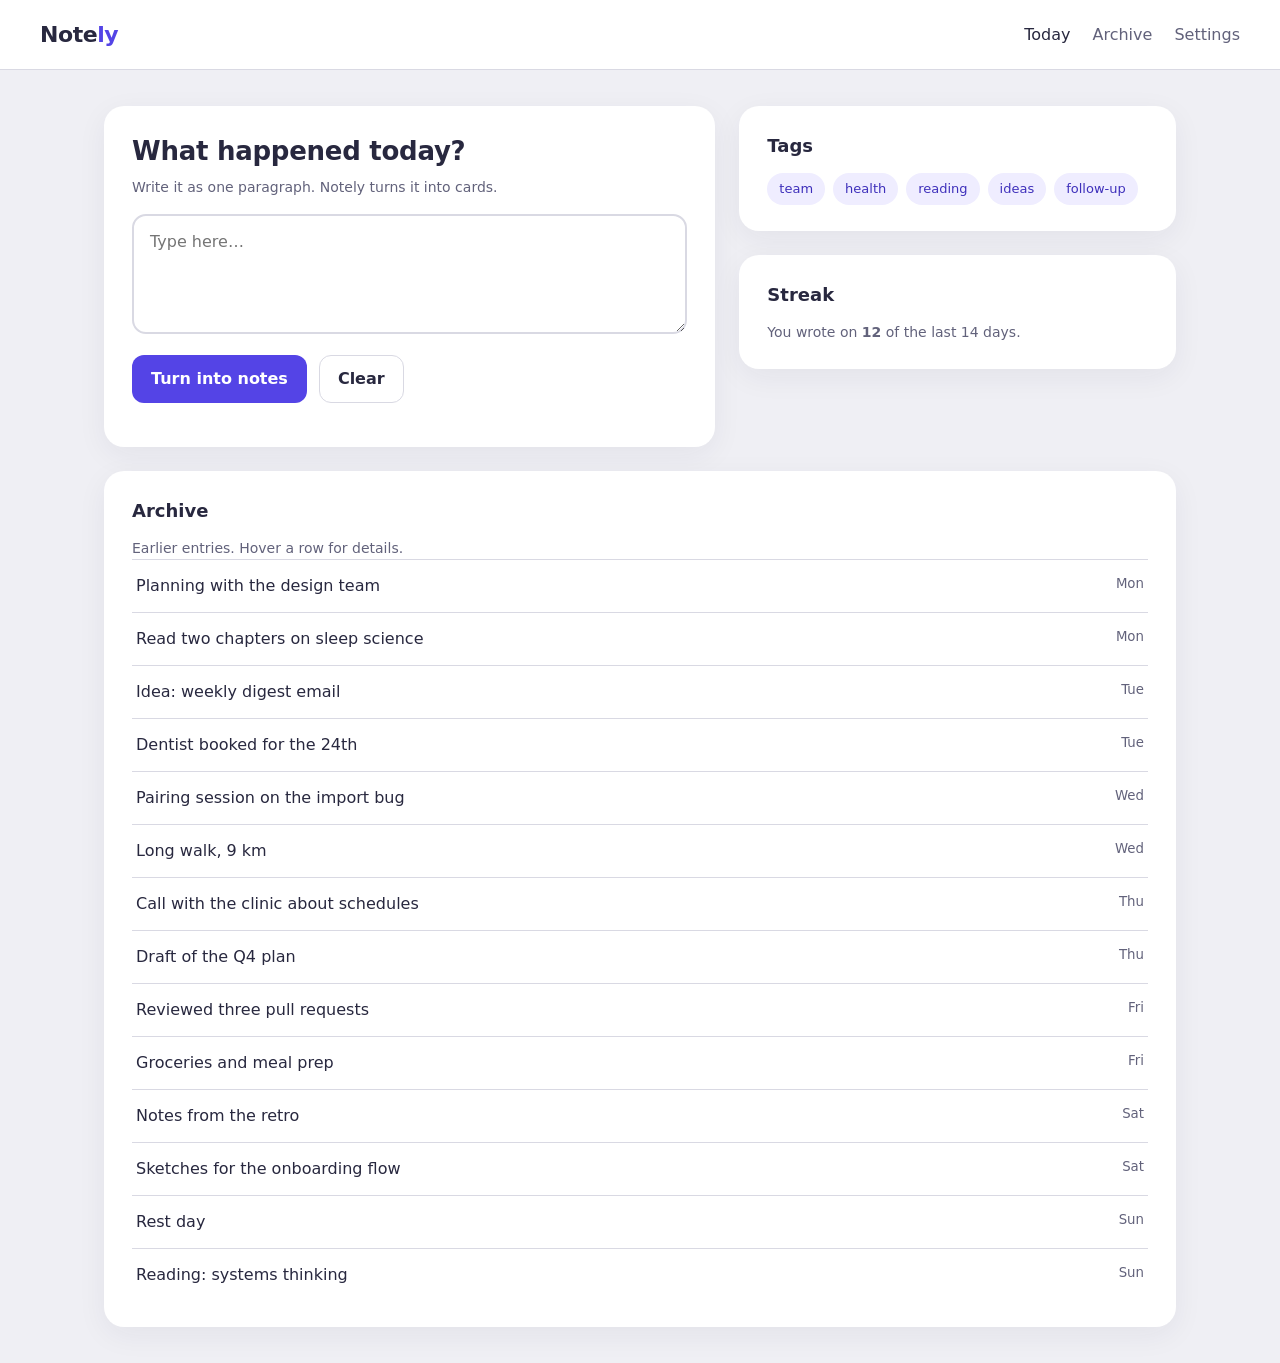
==== src/screencraft/examples/demo-app/index.html @ 494ee09a "Initial release: screencraft 0.1.0 Open-source, clean-room take on Screen Studio-style videos for we" ====
<!doctype html>
<html lang="en">
<head>
<meta charset="utf-8" />
<meta name="viewport" content="width=device-width, initial-scale=1" />
<title>Notely — demo app for screencraft</title>
<style>
  :root { color-scheme: light; --accent: #5444E6; --accent-soft: #EFEDFF; --text: #28283F; --text-2: #62627B; --border: #D9D9E3; --bg: #EFEFF4; }
  * { box-sizing: border-box; }
  body { margin: 0; background: var(--bg); color: var(--text); font: 16px/1.5 Inter, system-ui, -apple-system, "Segoe UI", sans-serif; }
  header { display: flex; align-items: center; justify-content: space-between; padding: 18px 40px; background: #fff; border-bottom: 1px solid var(--border); }
  .logo { font-weight: 800; font-size: 22px; letter-spacing: -0.02em; }
  .logo span { color: var(--accent); }
  nav a { margin-left: 22px; color: var(--text-2); text-decoration: none; font-weight: 500; }
  nav a.active { color: var(--text); }
  main { max-width: 1120px; margin: 36px auto; padding: 0 24px; display: grid; grid-template-columns: 1.4fr 1fr; gap: 24px; }
  .card { background: #fff; border-radius: 20px; padding: 26px 28px; box-shadow: 0 8px 30px rgba(40,40,63,.06); }
  h1 { margin: 0 0 6px; font-size: 26px; letter-spacing: -0.01em; }
  h2 { margin: 0 0 14px; font-size: 18px; }
  .muted { color: var(--text-2); font-size: 14px; }
  textarea { width: 100%; min-height: 120px; margin-top: 16px; padding: 14px 16px; border: 2px solid var(--border); border-radius: 14px; font: inherit; resize: vertical; outline: none; }
  textarea:focus { border-color: var(--accent); box-shadow: 0 0 0 4px var(--accent-soft); }
  .row { display: flex; gap: 12px; align-items: center; margin-top: 14px; }
  button { font: inherit; font-weight: 600; border-radius: 12px; border: 1px solid transparent; padding: 11px 18px; cursor: pointer; }
  .primary { background: var(--accent); color: #fff; }
  .primary:disabled { opacity: .55; cursor: default; }
  .ghost { background: #fff; border-color: var(--border); color: var(--text); }
  .notes { display: grid; gap: 12px; margin-top: 18px; }
  .note { position: relative; border: 1px solid var(--border); border-radius: 14px; padding: 14px 16px 14px 18px; background: #fff; opacity: 0; transform: translateY(10px); transition: opacity .35s ease, transform .35s ease; }
  .note.in { opacity: 1; transform: none; }
  .note::before { content: ""; position: absolute; left: 0; top: 14px; bottom: 14px; width: 4px; border-radius: 4px; background: var(--accent); }
  .note b { display: block; font-size: 14px; color: var(--accent); margin-bottom: 4px; text-transform: uppercase; letter-spacing: .06em; }
  .note .pin { position: absolute; right: 12px; top: 12px; width: 34px; height: 34px; border-radius: 10px; border: 1px solid var(--border); background: #fff; display: grid; place-items: center; }
  .note.pinned .pin { background: var(--accent-soft); border-color: var(--accent); }
  .pin svg { width: 18px; height: 18px; fill: none; stroke: var(--text-2); stroke-width: 2; }
  .note.pinned .pin svg { stroke: var(--accent); }
  .status { margin-top: 12px; font-size: 14px; color: #256A44; display: none; }
  .status.show { display: block; }
  .tags { display: flex; flex-wrap: wrap; gap: 8px; }
  .tag { background: var(--accent-soft); color: #3E30BB; border-radius: 999px; padding: 6px 12px; font-size: 13px; font-weight: 500; }
  .archive { grid-column: 1 / -1; }
  .item { display: flex; justify-content: space-between; padding: 14px 4px; border-top: 1px solid var(--border); }
  .item:hover { background: #F7F7FA; }
  .item small { color: var(--text-2); }
  .tip { position: relative; }
  .tip .bubble { position: absolute; left: 50%; bottom: calc(100% + 10px); transform: translateX(-50%); background: #28283F; color: #fff; font-size: 13px; padding: 7px 11px; border-radius: 8px; white-space: nowrap; opacity: 0; pointer-events: none; transition: opacity .2s; }
  .tip:hover .bubble { opacity: 1; }
  .spinner { width: 16px; height: 16px; border: 2px solid rgba(255,255,255,.4); border-top-color: #fff; border-radius: 50%; display: none; animation: spin .8s linear infinite; }
  @keyframes spin { to { transform: rotate(360deg); } }
  .busy .spinner { display: inline-block; }
</style>
</head>
<body>
<header>
  <div class="logo">Note<span>ly</span></div>
  <nav><a class="active" href="#">Today</a><a href="#">Archive</a><a href="#">Settings</a></nav>
</header>
<main>
  <section class="card">
    <h1>What happened today?</h1>
    <div class="muted">Write it as one paragraph. Notely turns it into cards.</div>
    <textarea id="entry" placeholder="Type here…"></textarea>
    <div class="row">
      <button id="make" class="primary"><span class="spinner"></span> Turn into notes</button>
      <button id="clear" class="ghost">Clear</button>
      <span id="status" class="status">✓ 3 notes created</span>
    </div>
    <div id="notes" class="notes"></div>
  </section>
  <aside>
    <section class="card">
      <h2>Tags</h2>
      <div class="tags"><span class="tag">team</span><span class="tag">health</span><span class="tag">reading</span><span class="tag">ideas</span><span class="tag">follow-up</span></div>
    </section>
    <section class="card" style="margin-top:24px">
      <h2>Streak</h2>
      <div class="muted">You wrote on <b>12</b> of the last 14 days.</div>
    </section>
  </aside>
  <section class="card archive" id="archive">
    <h2>Archive</h2>
    <div class="muted">Earlier entries. Hover a row for details.</div>
    <div id="items"></div>
  </section>
</main>
<script>
  const entry = document.getElementById('entry'), make = document.getElementById('make'), notes = document.getElementById('notes'), status = document.getElementById('status');
  const PIN = '<svg viewBox="0 0 24 24"><path d="M12 17v5M8 7h8l-1 6h2l-5 4-5-4h2z"/></svg>';
  make.addEventListener('click', () => {
    const text = entry.value.trim(); if (!text) return;
    make.classList.add('busy'); make.disabled = true;
    setTimeout(() => {
      const parts = text.split(/(?<=[.!?])\s+/).filter(Boolean).slice(0, 3);
      const kinds = ['Meeting', 'Idea', 'Follow-up'];
      notes.innerHTML = '';
      parts.forEach((p, i) => {
        const n = document.createElement('div'); n.className = 'note'; n.id = 'note-' + (i + 1);
        n.innerHTML = `<b>${kinds[i] || 'Note'}</b>${p}<span class="pin tip" role="button" aria-label="Pin note">${PIN}<span class="bubble">Pinned notes stay on top</span></span>`;
        n.querySelector('.pin').addEventListener('click', () => n.classList.toggle('pinned'));
        notes.appendChild(n); requestAnimationFrame(() => setTimeout(() => n.classList.add('in'), 120 * i));
      });
      status.textContent = `✓ ${parts.length} notes created`; status.classList.add('show');
      make.classList.remove('busy'); make.disabled = false;
    }, 700);
  });
  document.getElementById('clear').addEventListener('click', () => { entry.value = ''; notes.innerHTML = ''; status.classList.remove('show'); });
  const items = document.getElementById('items');
  const rows = [['Planning with the design team', 'Mon'], ['Read two chapters on sleep science', 'Mon'], ['Idea: weekly digest email', 'Tue'], ['Dentist booked for the 24th', 'Tue'], ['Pairing session on the import bug', 'Wed'], ['Long walk, 9 km', 'Wed'], ['Call with the clinic about schedules', 'Thu'], ['Draft of the Q4 plan', 'Thu'], ['Reviewed three pull requests', 'Fri'], ['Groceries and meal prep', 'Fri'], ['Notes from the retro', 'Sat'], ['Sketches for the onboarding flow', 'Sat'], ['Rest day', 'Sun'], ['Reading: systems thinking', 'Sun']];
  rows.forEach(([t, d], i) => { const r = document.createElement('div'); r.className = 'item'; r.id = 'item-' + (i + 1); r.innerHTML = `<span>${t}</span><small>${d}</small>`; items.appendChild(r); });
</script>
</body>
</html>
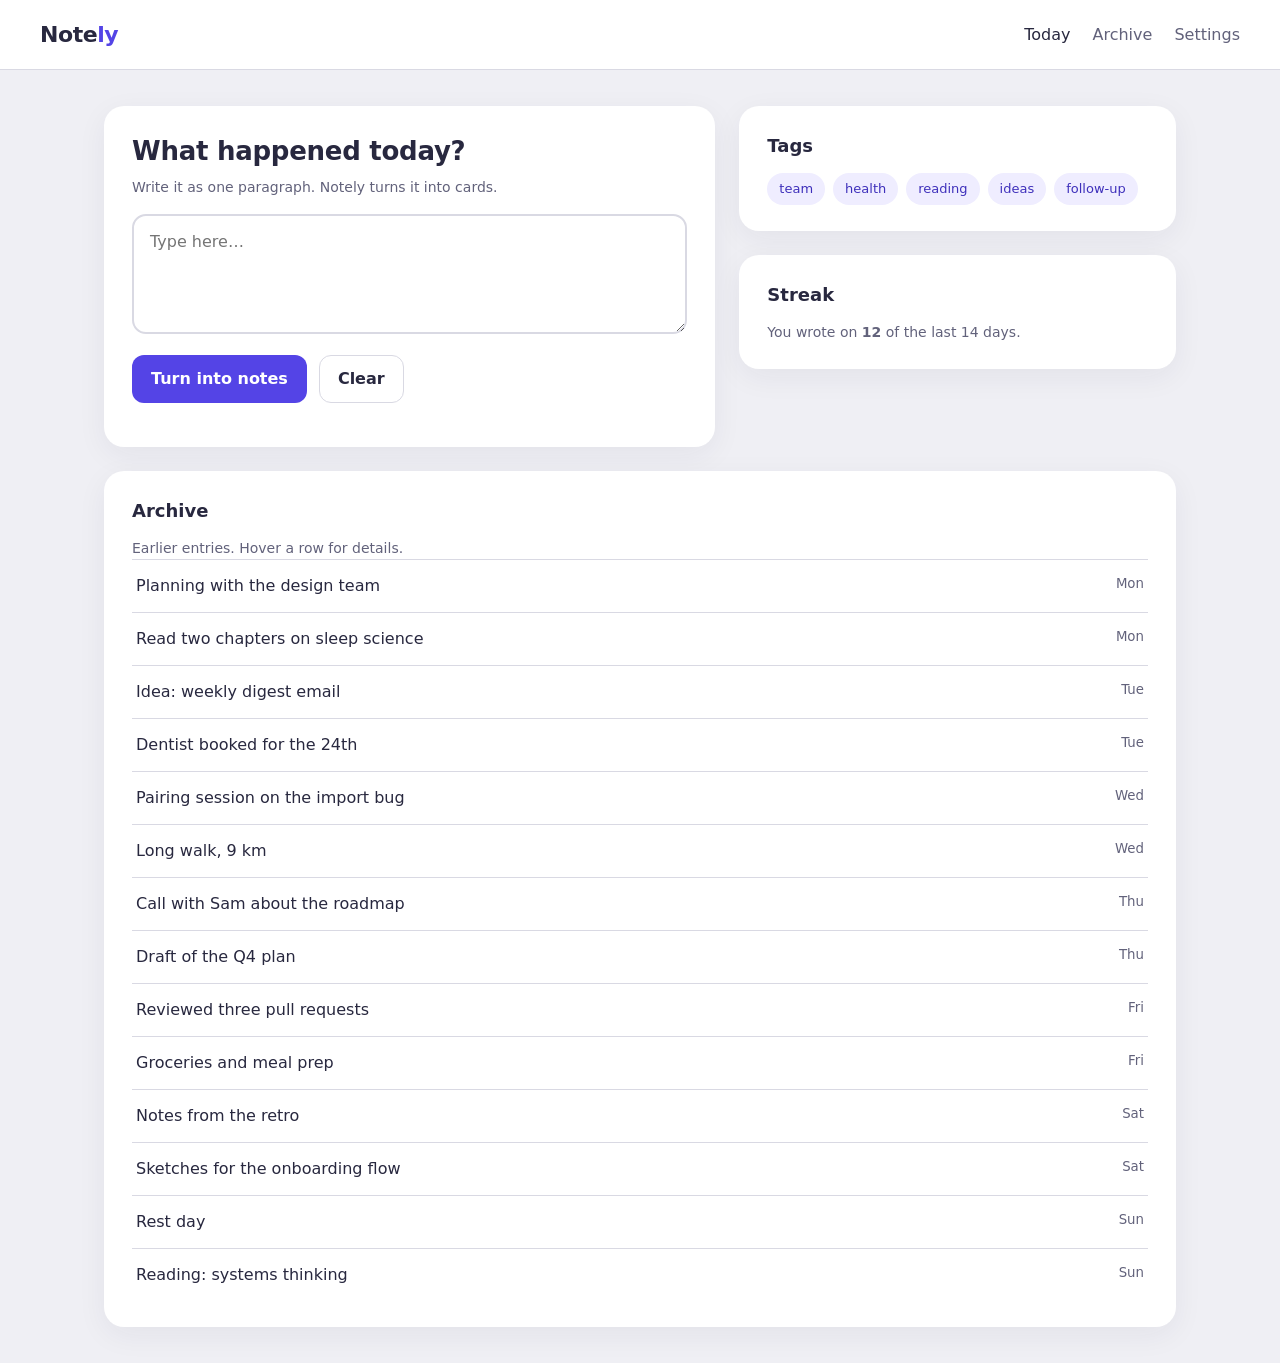
==== commit 28612d79: "README: demo GIF; neutral demo data and changelog wording - docs/demo.gif (800px, 15 fps preview of " ====
--- a/src/screencraft/examples/demo-app/index.html
+++ b/src/screencraft/examples/demo-app/index.html
@@ -105,7 +105,7 @@
   });
   document.getElementById('clear').addEventListener('click', () => { entry.value = ''; notes.innerHTML = ''; status.classList.remove('show'); });
   const items = document.getElementById('items');
-  const rows = [['Planning with the design team', 'Mon'], ['Read two chapters on sleep science', 'Mon'], ['Idea: weekly digest email', 'Tue'], ['Dentist booked for the 24th', 'Tue'], ['Pairing session on the import bug', 'Wed'], ['Long walk, 9 km', 'Wed'], ['Call with the clinic about schedules', 'Thu'], ['Draft of the Q4 plan', 'Thu'], ['Reviewed three pull requests', 'Fri'], ['Groceries and meal prep', 'Fri'], ['Notes from the retro', 'Sat'], ['Sketches for the onboarding flow', 'Sat'], ['Rest day', 'Sun'], ['Reading: systems thinking', 'Sun']];
+  const rows = [['Planning with the design team', 'Mon'], ['Read two chapters on sleep science', 'Mon'], ['Idea: weekly digest email', 'Tue'], ['Dentist booked for the 24th', 'Tue'], ['Pairing session on the import bug', 'Wed'], ['Long walk, 9 km', 'Wed'], ['Call with Sam about the roadmap', 'Thu'], ['Draft of the Q4 plan', 'Thu'], ['Reviewed three pull requests', 'Fri'], ['Groceries and meal prep', 'Fri'], ['Notes from the retro', 'Sat'], ['Sketches for the onboarding flow', 'Sat'], ['Rest day', 'Sun'], ['Reading: systems thinking', 'Sun']];
   rows.forEach(([t, d], i) => { const r = document.createElement('div'); r.className = 'item'; r.id = 'item-' + (i + 1); r.innerHTML = `<span>${t}</span><small>${d}</small>`; items.appendChild(r); });
 </script>
 </body>
